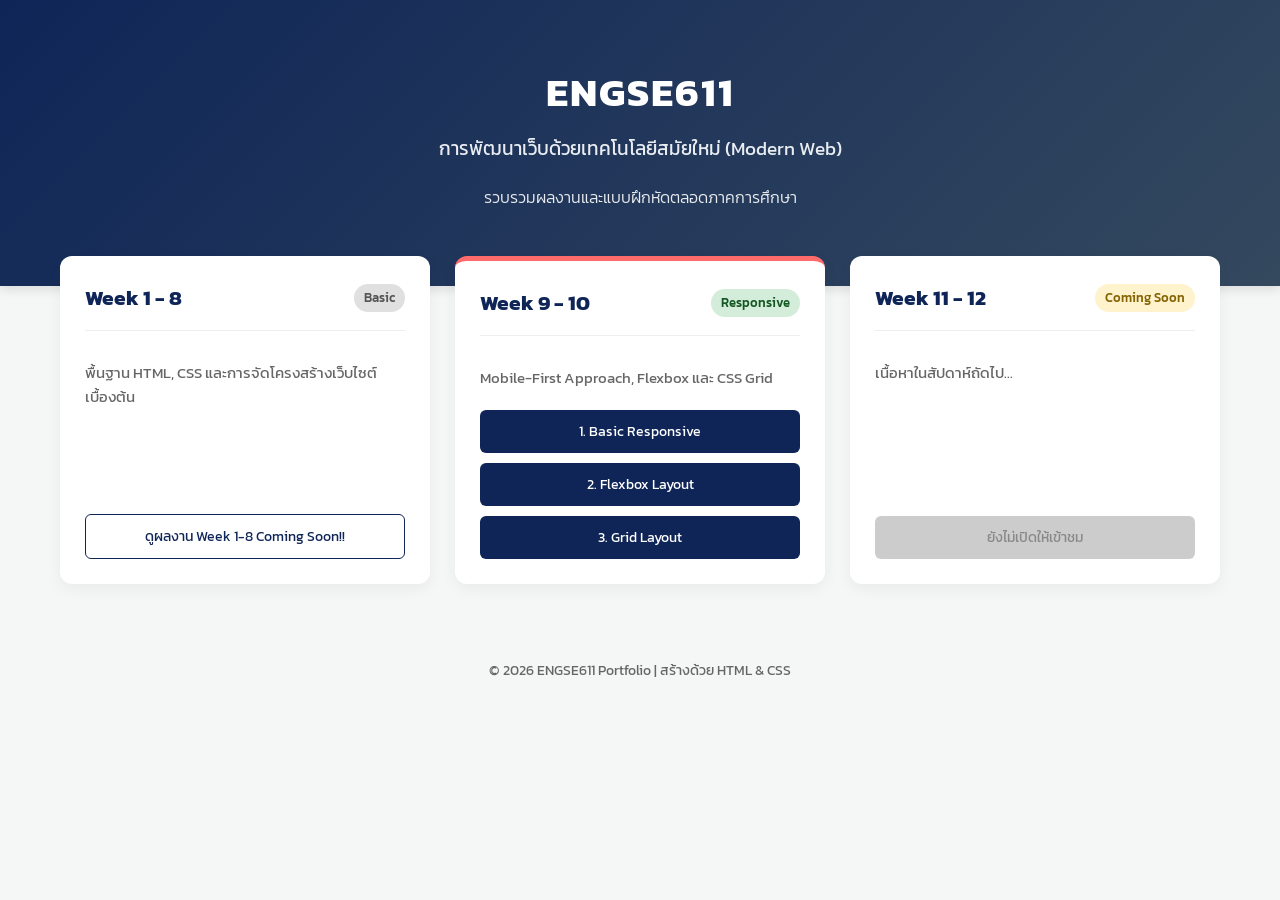
==== index.html @ 0547653f "EiEi" ====
<!DOCTYPE html>
<html lang="th">
<head>
    <meta charset="UTF-8">
    <meta name="viewport" content="width=device-width, initial-scale=1.0">
    <title>My Portfolio | ENGSE611</title>
    <link rel="stylesheet" href="style.css">
    <link href="https://fonts.googleapis.com/css2?family=Kanit:wght@300;400;500;600&display=swap" rel="stylesheet">
</head>
<body>

    <header class="hero">
        <div class="hero-content">
            <h1>ENGSE611</h1>
            <h2>การพัฒนาเว็บด้วยเทคโนโลยีสมัยใหม่ (Modern Web)</h2>
            <p>รวบรวมผลงานและแบบฝึกหัดตลอดภาคการศึกษา</p>
        </div>
    </header>

    <main class="container">
        <section class="grid-container">
            
            <article class="card">
                <div class="card-header">
                    <h3>Week 1 - 8</h3>
                    <span class="badge">Basic</span>
                </div>
                <div class="card-body">
                    <p>พื้นฐาน HTML, CSS และการจัดโครงสร้างเว็บไซต์เบื้องต้น</p>
                    <div class="link-group">
                        <a href="#" class="btn outline">ดูผลงาน Week 1-8 Coming Soon!!</a>
                    </div>
                </div>
            </article>

            <article class="card highlight">
                <div class="card-header">
                    <h3>Week 9 - 10</h3>
                    <span class="badge responsive">Responsive</span>
                </div>
                <div class="card-body">
                    <p>Mobile-First Approach, Flexbox และ CSS Grid</p>
                       <div class="link-group">
                           <a href="week-10/index.html" class="btn">1. Basic Responsive</a>
                           <a href="week-10/index2.html" class="btn">2. Flexbox Layout</a>
                           <a href="week-10/index3.html" class="btn">3. Grid Layout</a>
                    </div>
                </div>
            </article>

            <article class="card">
                <div class="card-header">
                    <h3>Week 11 - 12</h3>
                    <span class="badge upcoming">Coming Soon</span>
                </div>
                <div class="card-body">
                    <p>เนื้อหาในสัปดาห์ถัดไป...</p>
                    <div class="link-group">
                        <a href="#" class="btn disabled">ยังไม่เปิดให้เข้าชม</a>
                    </div>
                </div>
            </article>

        </section>
    </main>

    <footer>
        <p>© 2026 ENGSE611 Portfolio | สร้างด้วย HTML & CSS</p>
    </footer>

</body>
</html>
---- style.css ----
:root {
    --primary: #0f2557;  
    --secondary: #34495e;
    --accent: #ff6b6b;     
    --bg-color: #f4f7f6;
    --card-bg: #ffffff;
    --text-main: #333333;
    --text-muted: #666666;
    --radius: 12px;
}
body {
    margin: 0;
    font-family: 'Kanit', sans-serif;
    background-color: var(--bg-color);
    color: var(--text-main);
    line-height: 1.6;
}
.hero {
    background: linear-gradient(135deg, var(--primary), var(--secondary));
    color: white;
    text-align: center;
    padding: 60px 20px;
    box-shadow: 0 4px 10px rgba(0,0,0,0.1);
}
.hero h1 {
    font-size: 2.5rem;
    margin: 0;
    letter-spacing: 2px;
}
.hero h2 {
    font-size: 1.2rem;
    font-weight: 400;
    margin: 10px 0 20px 0;
    color: #e9edf2;
}
.hero p {
    font-weight: 300;
    opacity: 0.9;
}
.container {
    width: 100%;
    max-width: 1200px;
    margin: -30px auto 40px auto; 
    padding: 0 20px;
    box-sizing: border-box;
}
.grid-container {
    display: grid;
    grid-template-columns: 1fr; 
    gap: 25px;
}
@media (min-width: 768px) {
    .grid-container {
        grid-template-columns: repeat(2, 1fr); 
    }
}
@media (min-width: 1024px) {
    .grid-container {
        grid-template-columns: repeat(3, 1fr);
    }
}
.card {
    background: var(--card-bg);
    border-radius: var(--radius);
    padding: 25px;
    box-shadow: 0 5px 15px rgba(0,0,0,0.05);
    transition: transform 0.3s ease, box-shadow 0.3s ease;
    display: flex;
    flex-direction: column;
}
.card:hover {
    transform: translateY(-5px);
    box-shadow: 0 10px 25px rgba(0,0,0,0.1);
}
.card.highlight {
    border-top: 5px solid var(--accent);
}
.card-header {
    display: flex;
    justify-content: space-between;
    align-items: center;
    border-bottom: 1px solid #eeeeee;
    padding-bottom: 15px;
    margin-bottom: 15px;
}
.card-header h3 {
    margin: 0;
    font-size: 1.3rem;
    color: var(--primary);
}
.badge {
    font-size: 0.8rem;
    padding: 4px 10px;
    border-radius: 20px;
    background: #e0e0e0;
    color: #555;
    font-weight: 500;
}
.badge.responsive { background: #d4edda; color: #155724; }
.badge.upcoming { background: #fff3cd; color: #856404; }
.card-body {
    flex-grow: 1;
    display: flex;
    flex-direction: column;
}
.card-body p {
    color: var(--text-muted);
    font-size: 0.95rem;
    margin-bottom: 20px;
}
.link-group {
    display: flex;
    flex-direction: column;
    gap: 10px;
    margin-top: auto;
}
.btn {
    display: block;
    text-align: center;
    text-decoration: none;
    background: var(--primary);
    color: white;
    padding: 10px 15px;
    border-radius: 6px;
    font-size: 0.9rem;
    transition: background 0.2s;
}
.btn:hover { background: var(--secondary); }
.btn.outline {
    background: transparent;
    border: 1px solid var(--primary);
    color: var(--primary);
}
.btn.outline:hover {
    background: var(--primary);
    color: white;
}
.btn.disabled {
    background: #cccccc;
    color: #888888;
    cursor: not-allowed;
}
footer {
    text-align: center;
    padding: 20px;
    color: var(--text-muted);
    font-size: 0.9rem;
    margin-top: 40px;
}
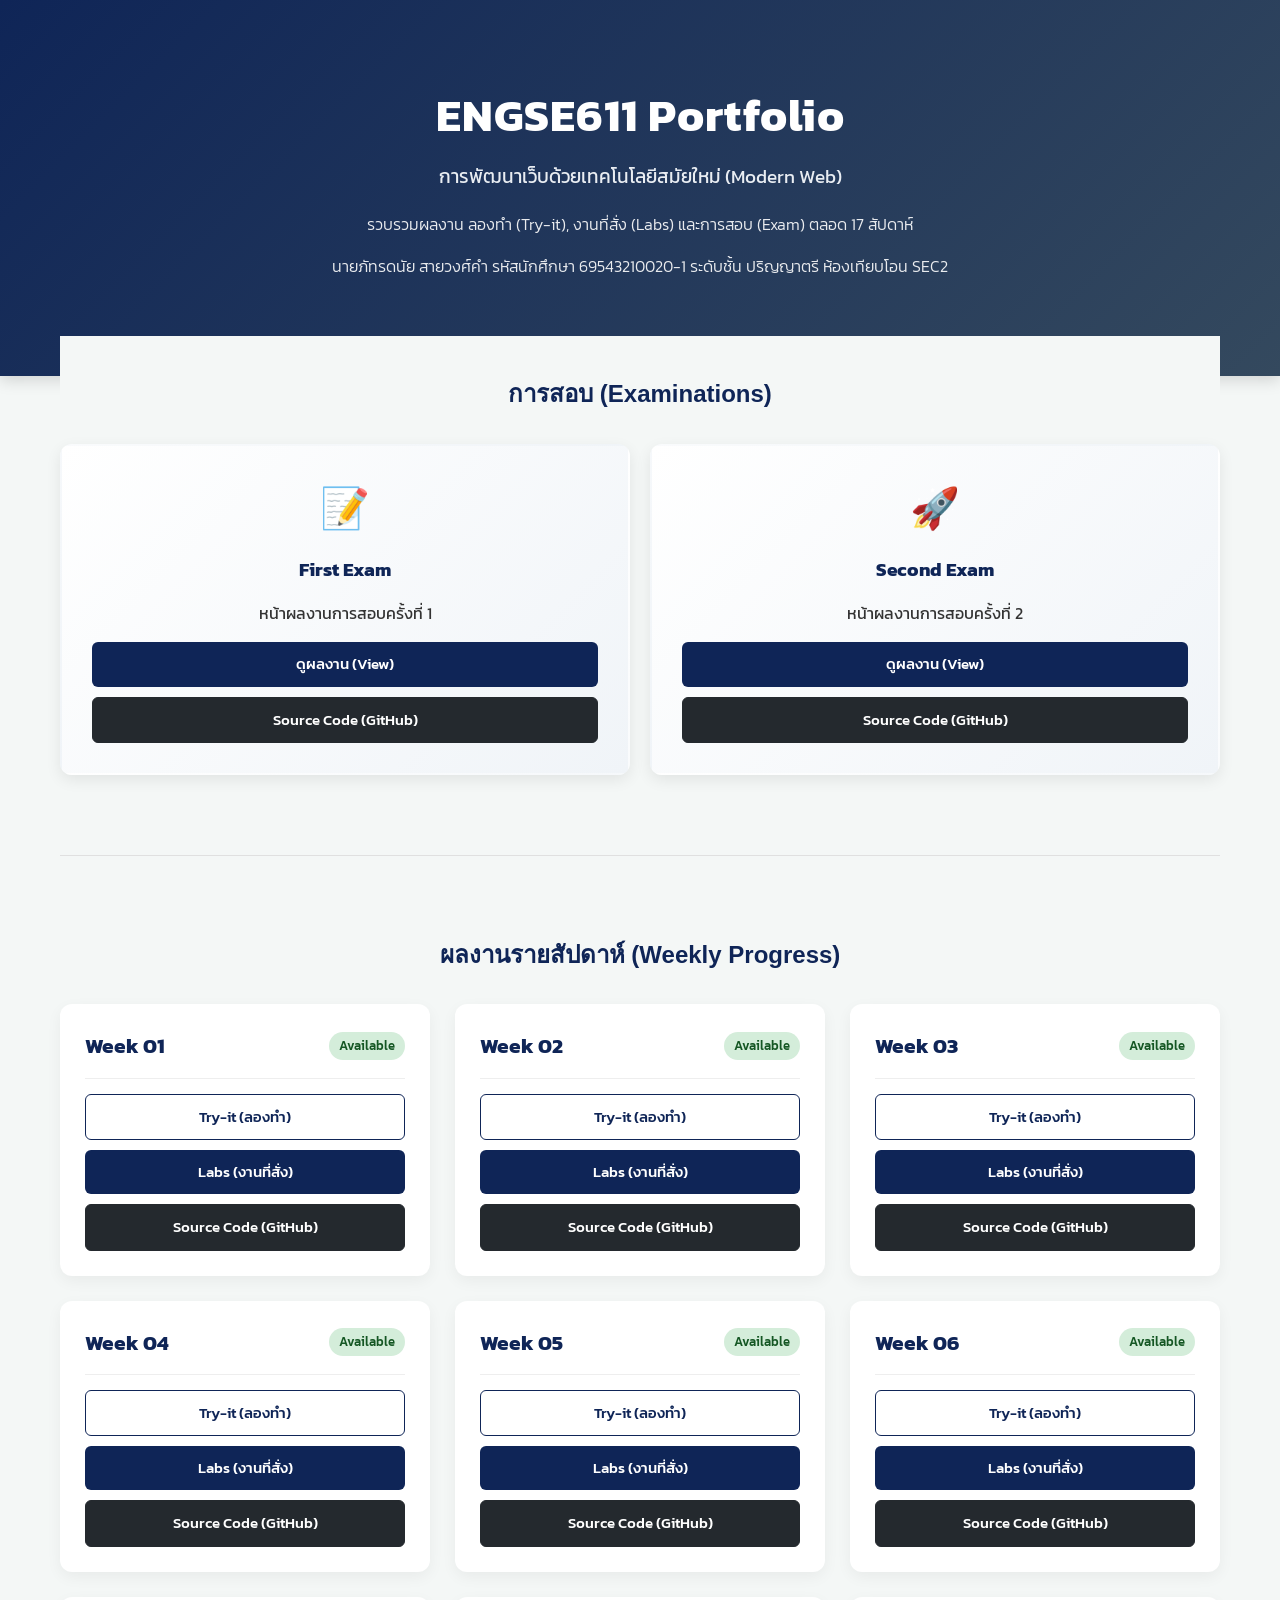
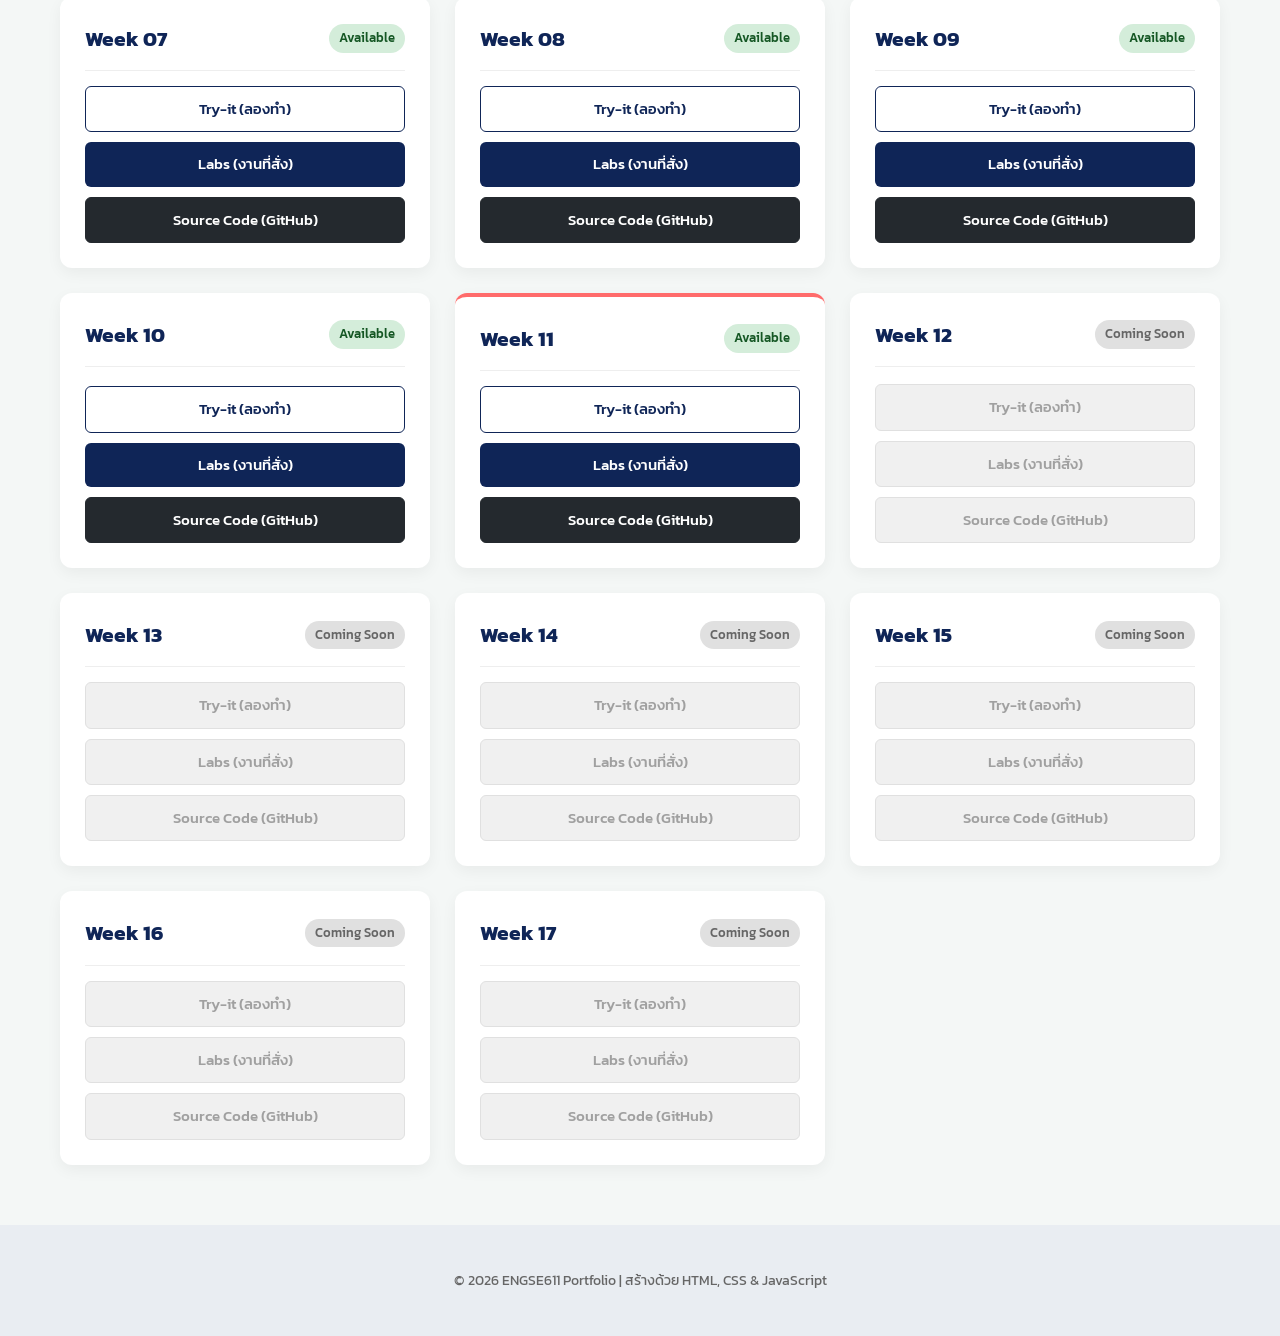
==== commit 00ef0915: "EiEi Kub Prom" ====
--- a/index.html
+++ b/index.html
@@ -8,65 +8,47 @@
     <link href="https://fonts.googleapis.com/css2?family=Kanit:wght@300;400;500;600&display=swap" rel="stylesheet">
 </head>
 <body>
-
     <header class="hero">
         <div class="hero-content">
-            <h1>ENGSE611</h1>
+            <h1>ENGSE611 Portfolio</h1>
             <h2>การพัฒนาเว็บด้วยเทคโนโลยีสมัยใหม่ (Modern Web)</h2>
-            <p>รวบรวมผลงานและแบบฝึกหัดตลอดภาคการศึกษา</p>
+            <p>รวบรวมผลงาน ลองทำ (Try-it), งานที่สั่ง (Labs) และการสอบ (Exam) ตลอด 17 สัปดาห์</p>
+            <p>นายภัทรดนัย สายวงศ์คำ รหัสนักศึกษา 69543210020-1 ระดับชั้น ปริญญาตรี ห้องเทียบโอน SEC2</p>
         </div>
     </header>
-
     <main class="container">
-        <section class="grid-container">
-            
-            <article class="card">
-                <div class="card-header">
-                    <h3>Week 1 - 8</h3>
-                    <span class="badge">Basic</span>
-                </div>
-                <div class="card-body">
-                    <p>พื้นฐาน HTML, CSS และการจัดโครงสร้างเว็บไซต์เบื้องต้น</p>
+        <section class="section-container">
+            <h2 class="section-title">การสอบ (Examinations)</h2>
+            <div class="exam-grid">
+                <div class="exam-card">
+                    <span class="icon">📝</span>
+                    <h3>First Exam</h3>
+                    <p>หน้าผลงานการสอบครั้งที่ 1</p>
                     <div class="link-group">
-                        <a href="#" class="btn outline">ดูผลงาน Week 1-8 Coming Soon!!</a>
+                        <a href="Exam/First-exam/index.html" class="btn">ดูผลงาน (View)</a>
+                        <a href="https://github.com/YOUR_USERNAME/YOUR_REPO/tree/main/Exam/First-exam" target="_blank" class="btn outline github-btn">Source Code (GitHub)</a>
                     </div>
                 </div>
-            </article>
-
-            <article class="card highlight">
-                <div class="card-header">
-                    <h3>Week 9 - 10</h3>
-                    <span class="badge responsive">Responsive</span>
-                </div>
-                <div class="card-body">
-                    <p>Mobile-First Approach, Flexbox และ CSS Grid</p>
-                       <div class="link-group">
-                           <a href="week-10/index.html" class="btn">1. Basic Responsive</a>
-                           <a href="week-10/index2.html" class="btn">2. Flexbox Layout</a>
-                           <a href="week-10/index3.html" class="btn">3. Grid Layout</a>
+                <div class="exam-card">
+                    <span class="icon">🚀</span>
+                    <h3>Second Exam</h3>
+                    <p>หน้าผลงานการสอบครั้งที่ 2</p>
+                    <div class="link-group">
+                        <a href="Exam/Second-exam/index.html" class="btn">ดูผลงาน (View)</a>
+                        <a href="https://github.com/YOUR_USERNAME/YOUR_REPO/tree/main/Exam/Second-exam" target="_blank" class="btn outline github-btn">Source Code (GitHub)</a>
                     </div>
                 </div>
-            </article>
-
-            <article class="card">
-                <div class="card-header">
-                    <h3>Week 11 - 12</h3>
-                    <span class="badge upcoming">Coming Soon</span>
-                </div>
-                <div class="card-body">
-                    <p>เนื้อหาในสัปดาห์ถัดไป...</p>
-                    <div class="link-group">
-                        <a href="#" class="btn disabled">ยังไม่เปิดให้เข้าชม</a>
-                    </div>
-                </div>
-            </article>
-
+            </div>
+        </section>
+        <hr class="divider">
+        <section class="section-container">
+            <h2 class="section-title">ผลงานรายสัปดาห์ (Weekly Progress)</h2>
+            <div id="week-grid" class="grid-container"></div>
         </section>
     </main>
-
     <footer>
-        <p>© 2026 ENGSE611 Portfolio | สร้างด้วย HTML & CSS</p>
+        <p>© 2026 ENGSE611 Portfolio | สร้างด้วย HTML, CSS & JavaScript</p>
     </footer>
-
+    <script src="script.js"></script>
 </body>
 </html>
--- a/style.css
+++ b/style.css
@@ -8,6 +8,9 @@
     --text-muted: #666666;
     --radius: 12px;
 }
+* {
+    box-sizing: border-box;
+}
 body {
     margin: 0;
     font-family: 'Kanit', sans-serif;
@@ -19,13 +22,13 @@
     background: linear-gradient(135deg, var(--primary), var(--secondary));
     color: white;
     text-align: center;
-    padding: 60px 20px;
-    box-shadow: 0 4px 10px rgba(0,0,0,0.1);
+    padding: 80px 20px;
+    box-shadow: 0 4px 15px rgba(0,0,0,0.15);
 }
 .hero h1 {
-    font-size: 2.5rem;
+    font-size: 2.8rem;
     margin: 0;
-    letter-spacing: 2px;
+    letter-spacing: 1px;
 }
 .hero h2 {
     font-size: 1.2rem;
@@ -36,13 +39,63 @@
 .hero p {
     font-weight: 300;
     opacity: 0.9;
+    font-size: 1rem;
 }
 .container {
     width: 100%;
     max-width: 1200px;
-    margin: -30px auto 40px auto; 
+    margin: -40px auto 40px auto; 
     padding: 0 20px;
-    box-sizing: border-box;
+}
+.section-container {
+    background: var(--bg-color);
+    padding: 20px 0;
+}
+.section-title {
+    color: var(--primary);
+    text-align: center;
+    margin-bottom: 30px;
+    font-weight: 600;
+}
+.divider {
+    border: 0;
+    height: 1px;
+    background: #e0e0e0;
+    margin: 40px 0;
+}
+.exam-grid {
+    display: grid;
+    grid-template-columns: 1fr;
+    gap: 20px;
+    margin-bottom: 20px;
+}
+@media (min-width: 768px) {
+    .exam-grid {
+        grid-template-columns: repeat(2, 1fr);
+    }
+}
+.exam-card {
+    background: linear-gradient(135deg, #ffffff, #f0f4f8);
+    border-radius: var(--radius);
+    padding: 30px;
+    text-align: center;
+    text-decoration: none;
+    color: var(--text-main);
+    box-shadow: 0 5px 15px rgba(0,0,0,0.08);
+    border: 2px solid transparent;
+}
+.exam-card:hover {
+    box-shadow: 0 10px 25px rgba(0,0,0,0.15);
+    border-color: var(--primary);
+}
+.exam-card .icon {
+    font-size: 40px;
+    display: block;
+    margin-bottom: 15px;
+}
+.exam-card h3 {
+    margin: 0 0 10px 0;
+    color: var(--primary);
 }
 .grid-container {
     display: grid;
@@ -64,16 +117,14 @@
     border-radius: var(--radius);
     padding: 25px;
     box-shadow: 0 5px 15px rgba(0,0,0,0.05);
-    transition: transform 0.3s ease, box-shadow 0.3s ease;
     display: flex;
     flex-direction: column;
 }
 .card:hover {
-    transform: translateY(-5px);
     box-shadow: 0 10px 25px rgba(0,0,0,0.1);
 }
 .card.highlight {
-    border-top: 5px solid var(--accent);
+    border-top: 4px solid var(--accent);
 }
 .card-header {
     display: flex;
@@ -92,21 +143,14 @@
     font-size: 0.8rem;
     padding: 4px 10px;
     border-radius: 20px;
-    background: #e0e0e0;
-    color: #555;
     font-weight: 500;
 }
-.badge.responsive { background: #d4edda; color: #155724; }
-.badge.upcoming { background: #fff3cd; color: #856404; }
+.badge.active { background: #d4edda; color: #155724; }
+.badge.upcoming { background: #e0e0e0; color: #666666; }
 .card-body {
     flex-grow: 1;
     display: flex;
     flex-direction: column;
-}
-.card-body p {
-    color: var(--text-muted);
-    font-size: 0.95rem;
-    margin-bottom: 20px;
 }
 .link-group {
     display: flex;
@@ -122,28 +166,41 @@
     color: white;
     padding: 10px 15px;
     border-radius: 6px;
-    font-size: 0.9rem;
-    transition: background 0.2s;
-}
-.btn:hover { background: var(--secondary); }
+    font-size: 0.95rem;
+    font-weight: 500;
+}
+.btn:hover:not(.disabled) { 
+    background: var(--secondary); 
+}
 .btn.outline {
     background: transparent;
     border: 1px solid var(--primary);
     color: var(--primary);
 }
-.btn.outline:hover {
+.btn.outline:hover:not(.disabled) {
     background: var(--primary);
     color: white;
 }
+.btn.github-btn {
+    background: #24292e;
+    color: white;
+    border: 1px solid #24292e;
+}
+.btn.github-btn:hover:not(.disabled) {
+    background: #000000;
+    color: white;
+}
 .btn.disabled {
-    background: #cccccc;
-    color: #888888;
+    background: #f0f0f0;
+    color: #a0a0a0;
+    border: 1px solid #e0e0e0;
     cursor: not-allowed;
 }
 footer {
     text-align: center;
-    padding: 20px;
+    padding: 30px 20px;
     color: var(--text-muted);
     font-size: 0.9rem;
+    background: #e9edf2;
     margin-top: 40px;
 }
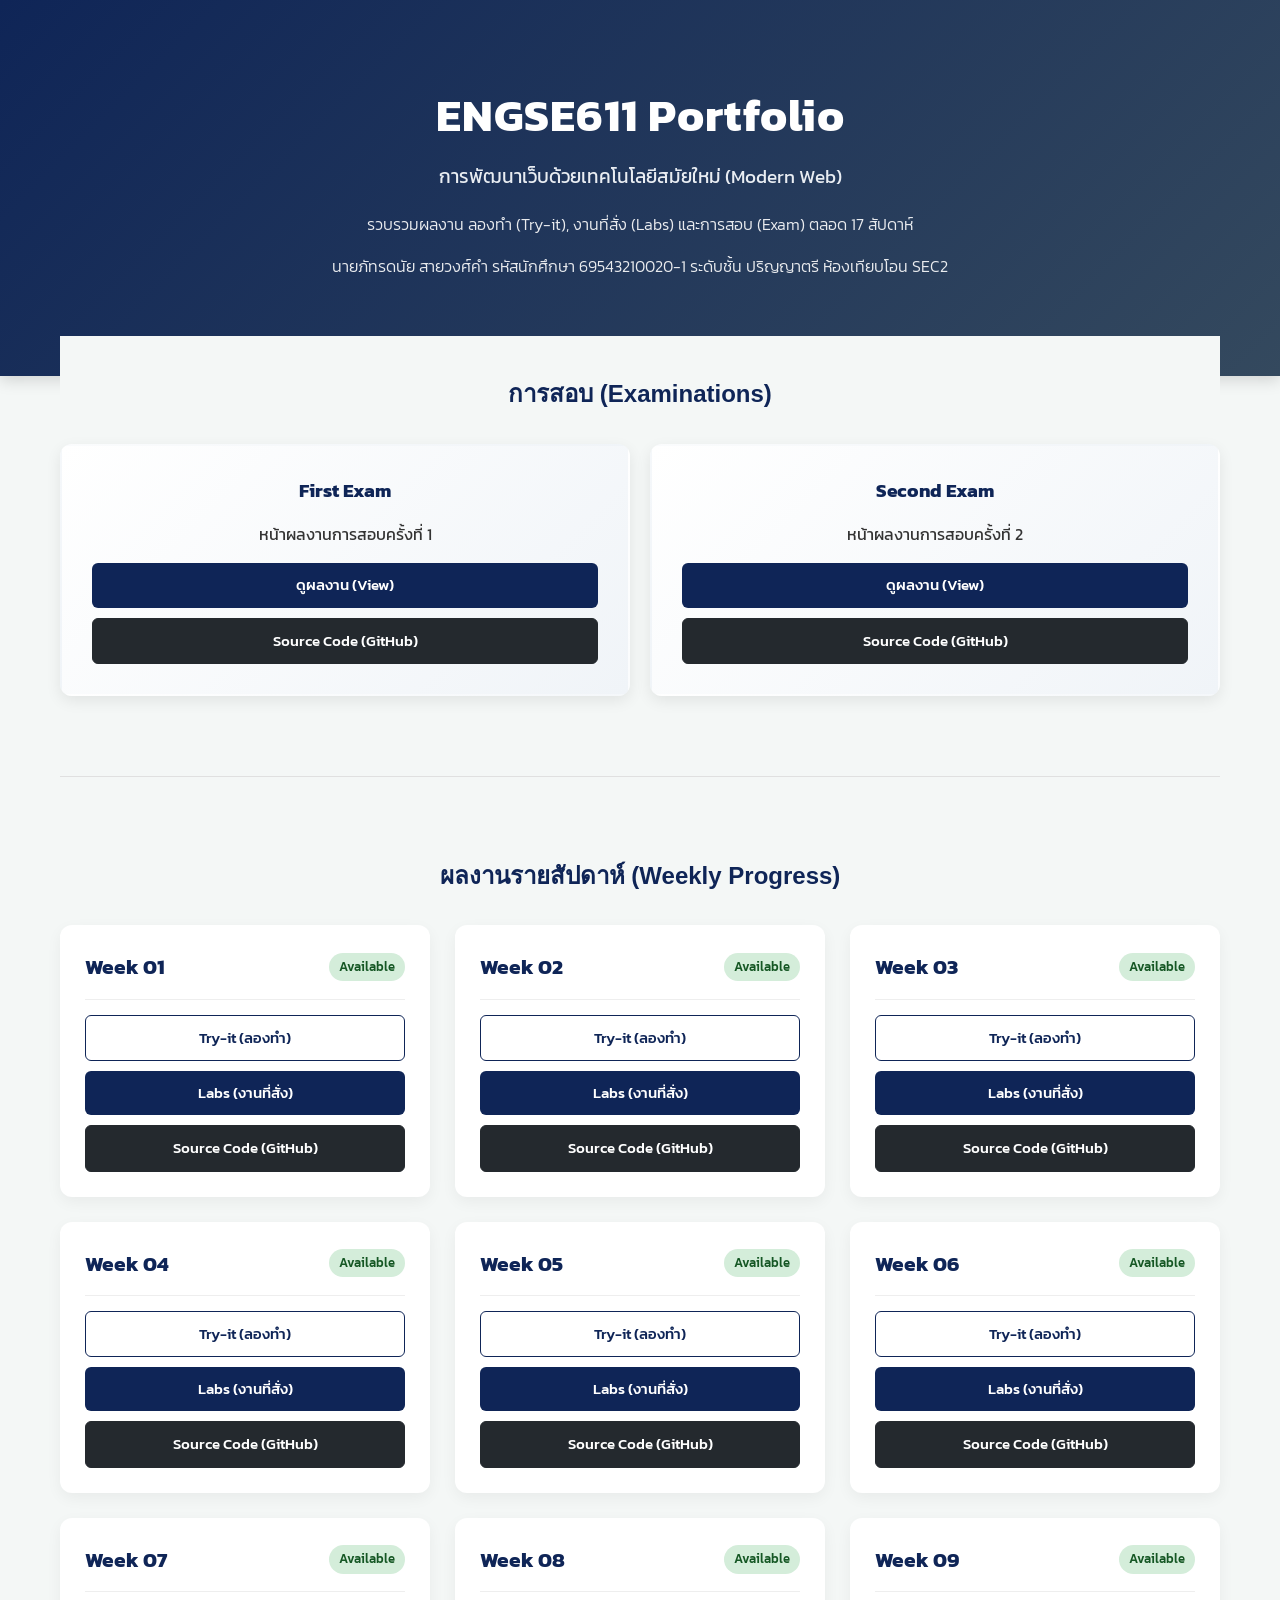
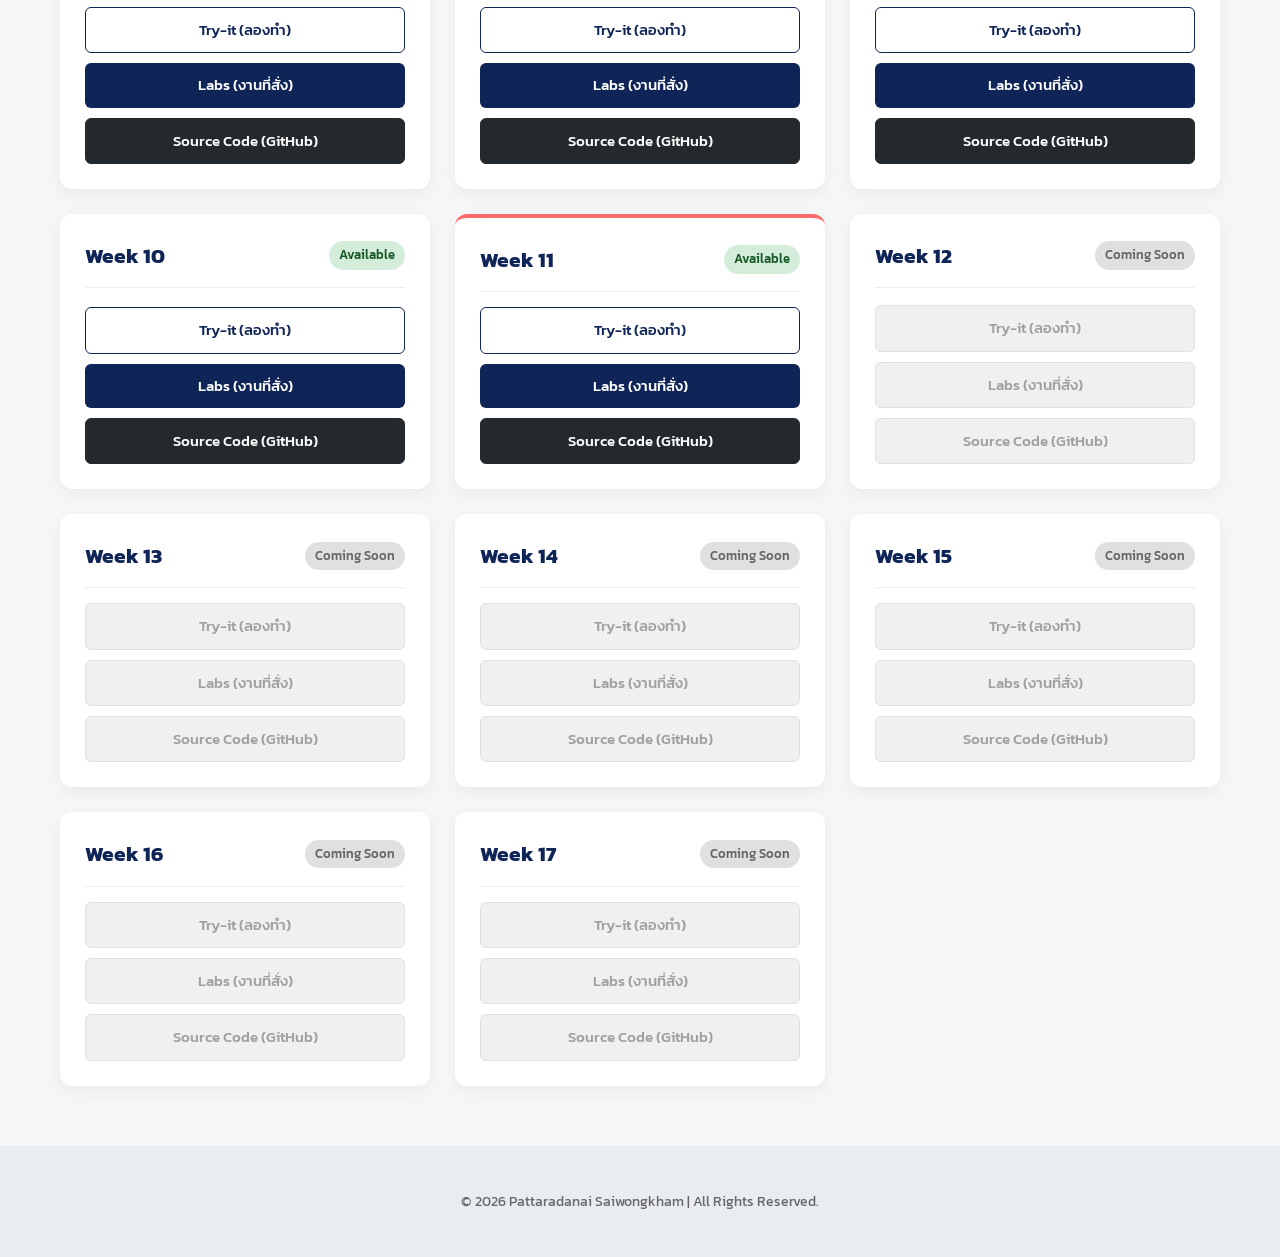
==== commit a0670032: "แก้ไขและปรับปรุง" ====
--- a/index.html
+++ b/index.html
@@ -21,21 +21,19 @@
             <h2 class="section-title">การสอบ (Examinations)</h2>
             <div class="exam-grid">
                 <div class="exam-card">
-                    <span class="icon">📝</span>
                     <h3>First Exam</h3>
                     <p>หน้าผลงานการสอบครั้งที่ 1</p>
                     <div class="link-group">
                         <a href="Exam/First-exam/index.html" class="btn">ดูผลงาน (View)</a>
-                        <a href="https://github.com/YOUR_USERNAME/YOUR_REPO/tree/main/Exam/First-exam" target="_blank" class="btn outline github-btn">Source Code (GitHub)</a>
+                        <a href="https://github.com/pattaradanais151/Modern-Web-ENGSE611/tree/main/Exam/First-exam" target="_blank" class="btn outline github-btn">Source Code (GitHub)</a>
                     </div>
                 </div>
                 <div class="exam-card">
-                    <span class="icon">🚀</span>
                     <h3>Second Exam</h3>
                     <p>หน้าผลงานการสอบครั้งที่ 2</p>
                     <div class="link-group">
                         <a href="Exam/Second-exam/index.html" class="btn">ดูผลงาน (View)</a>
-                        <a href="https://github.com/YOUR_USERNAME/YOUR_REPO/tree/main/Exam/Second-exam" target="_blank" class="btn outline github-btn">Source Code (GitHub)</a>
+                        <a href="https://github.com/pattaradanais151/Modern-Web-ENGSE611/tree/main/Exam/Second-exam" target="_blank" class="btn outline github-btn">Source Code (GitHub)</a>
                     </div>
                 </div>
             </div>
@@ -47,7 +45,7 @@
         </section>
     </main>
     <footer>
-        <p>© 2026 ENGSE611 Portfolio | สร้างด้วย HTML, CSS & JavaScript</p>
+        <p>© 2026 Pattaradanai Saiwongkham | All Rights Reserved.</p>
     </footer>
     <script src="script.js"></script>
 </body>
